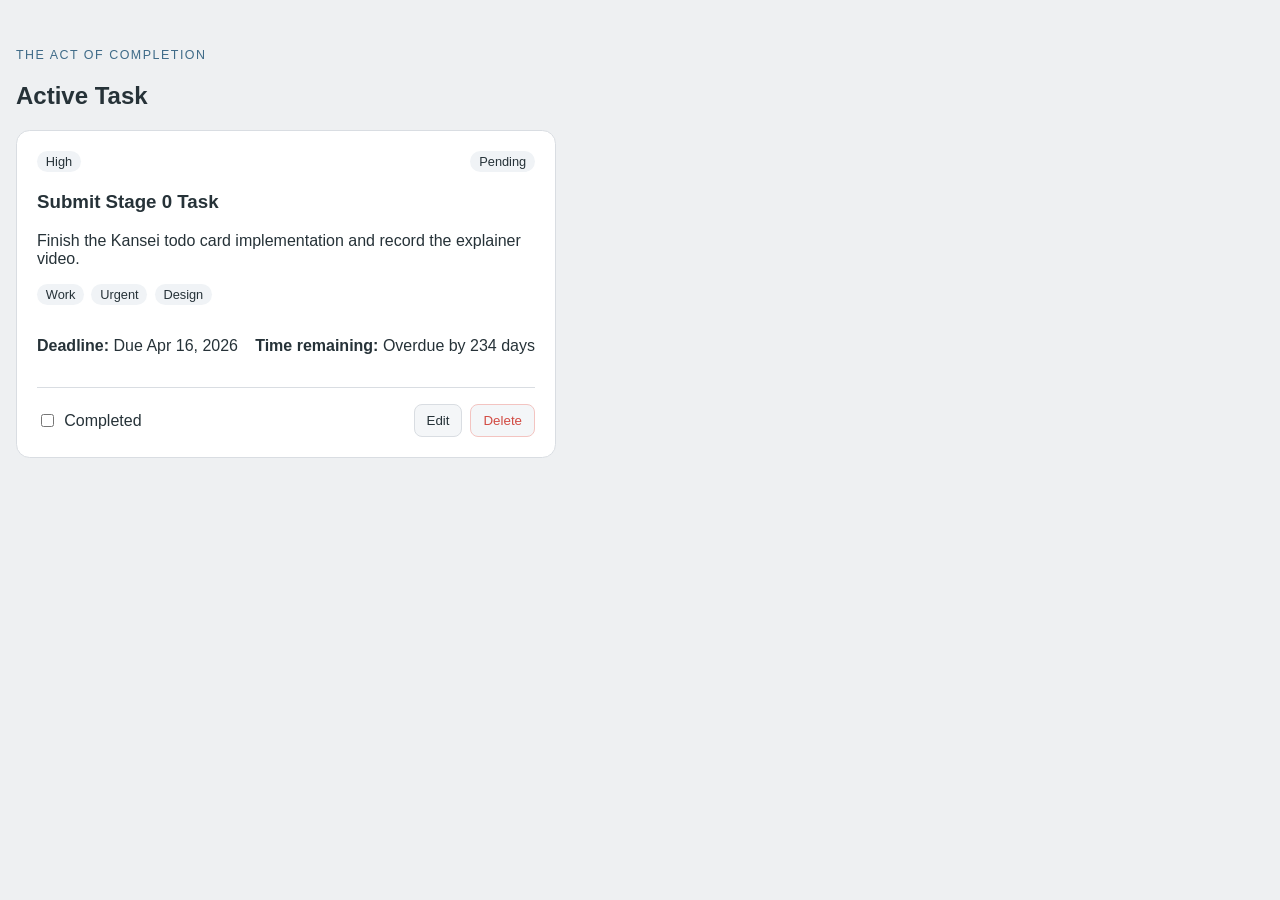
==== Kansei_todoApp/index.html @ 500b6ced "removed search and side bars." ====
<html>
<head>
    <meta charset="UTF-8">
    <meta name="viewport" content="width=device-width, initial-scale=1.0">
    <title>Kansei - Todo App</title>
    <link rel="stylesheet" href="styles.css">
</head>
<body>

        <main class="main-content">

            <section aria-labelledby="active-task-heading" class="content-area">
                <p class="section-kicker">THE ACT OF COMPLETION</p>
                <h2 id="active-task-heading">Active Task</h2>

                <article data-testid="test-todo-card" class="todo-card" aria-label="Todo task card">
                    <header class="todo-card-header">
                        <span data-testid="test-todo-priority" id="todo-priority" class="badge priority" aria-label="Task priority">High</span>
                        <span data-testid="test-todo-status" id="todo-status" class="status" aria-label="Task status">Pending</span>
                    </header>

                    <h3 data-testid="test-todo-title" id="todo-title">Submit Stage 0 Task</h3>

                    <p data-testid="test-todo-description" id="todo-description">
                        Finish the Kansei todo card implementation and record the explainer video.
                    </p>

                    <ul data-testid="test-todo-tags" id="todo-tags" role="list" class="tag-list" aria-label="Task tags">
                        <li data-testid="test-todo-tag-work" class="tag">Work</li>
                        <li data-testid="test-todo-tag-urgent" class="tag">Urgent</li>
                        <li class="tag">Design</li>
                    </ul>

                    <div class="todo-card-meta">
                        <p>
                            <strong>Deadline:</strong>
                            <time data-testid="test-todo-due-date" id="todo-due-date" datetime="2026-04-16T12:00:00.000Z">Due Apr 16, 2026</time>
                        </p>
                        <p aria-live="polite">
                            <strong>Time remaining:</strong>
                            <time data-testid="test-todo-time-remaining" id="todo-time-remaining">Due in 3 days</time>
                        </p>
                    </div>

                    <footer class="todo-card-actions">
                        <div class="todo-complete-wrap">
                            <input
                                data-testid="test-todo-complete-toggle"
                                id="todo-complete-toggle"
                                type="checkbox"
                                aria-label="Mark task as complete"
                            />
                            <label for="todo-complete-toggle">Completed</label>
                        </div>

                        <div class="action-buttons">
                            <button data-testid="test-todo-edit-button" id="todo-edit-button" type="button" aria-label="Edit task">
                                Edit
                            </button>
                            <button data-testid="test-todo-delete-button" id="todo-delete-button" type="button" aria-label="Delete task">
                                Delete
                            </button>
                        </div>
                    </footer>
                </article>
            </section>
        </main>
    </div>
    <script src="index.js"></script>
</body>

</html>
---- Kansei_todoApp/styles.css ----
:root {
	--bg: #eef0f2;
	--surface: #ffffff;
	--text: #263238;
	--muted: #5f6a72;
	--line: #d9dde2;
	--accent: #3f6b88;
	--danger: #d24b43;
}

* {
	box-sizing: border-box;
}

body {
	margin: 0;
	font-family: "Segoe UI", Tahoma, Geneva, Verdana, sans-serif;
	color: var(--text);
	background: var(--bg);
}

.app-shell {
	min-height: 100vh;
	display: grid;
	grid-template-columns: 88px 1fr;
}

.sidebar {
	border-right: 1px solid var(--line);
	padding: 1rem 0.5rem;
	background: #e3e6e9;
}

.brand {
	font-size: 1rem;
	margin: 0 0 1rem;
	text-align: center;
}

.nav-list {
	list-style: none;
	padding: 0;
	margin: 0;
	display: grid;
	gap: 0.5rem;
}

.nav-item {
	width: 100%;
	border: 0;
	background: transparent;
	padding: 0.5rem;
	border-radius: 0.5rem;
}

.nav-item.is-active {
	background: #ffffff;
}

.main-content {
	padding: 1rem;
}

.top-bar input {
	width: min(360px, 100%);
	border: 1px solid var(--line);
	border-radius: 999px;
	padding: 0.6rem 0.9rem;
}

.content-area {
	max-width: 540px;
	margin-top: 2rem;
}

.section-kicker {
	color: var(--accent);
	letter-spacing: 0.12em;
	font-size: 0.78rem;
}

.todo-card {
	background: var(--surface);
	border: 1px solid var(--line);
	border-radius: 0.85rem;
	padding: 1.25rem;
}

.todo-card-header,
.todo-card-actions,
.todo-card-meta {
	display: flex;
	justify-content: space-between;
	gap: 1rem;
	flex-wrap: wrap;
}

.badge,
.status,
.tag {
	font-size: 0.8rem;
	padding: 0.2rem 0.55rem;
	border-radius: 999px;
	background: #f0f3f6;
}

.tag-list {
	display: flex;
	flex-wrap: wrap;
	gap: 0.45rem;
	list-style: none;
	margin: 1rem 0;
	padding: 0;
}

.todo-card-actions {
	margin-top: 1rem;
	border-top: 1px solid var(--line);
	padding-top: 1rem;
}

.todo-complete-wrap {
	display: inline-flex;
	align-items: center;
	gap: 0.45rem;
}

.action-buttons {
	display: inline-flex;
	gap: 0.5rem;
}

button {
	border: 1px solid var(--line);
	background: #f4f6f8;
	color: var(--text);
	padding: 0.5rem 0.75rem;
	border-radius: 0.5rem;
	cursor: pointer;
}

#todo-delete-button {
	border-color: #f3c4c1;
	color: var(--danger);
}

button:focus-visible,
input:focus-visible {
	outline: 3px solid #7cb4d6;
	outline-offset: 2px;
}

.is-completed {
	text-decoration: line-through;
	color: var(--muted);
}

.sr-only {
	position: absolute;
	width: 1px;
	height: 1px;
	padding: 0;
	margin: -1px;
	overflow: hidden;
	clip: rect(0, 0, 0, 0);
	white-space: nowrap;
	border: 0;
}

@media (max-width: 768px) {
	.app-shell {
		grid-template-columns: 1fr;
	}

	.sidebar {
		border-right: 0;
		border-bottom: 1px solid var(--line);
	}

	.content-area {
		max-width: 100%;
	}
}
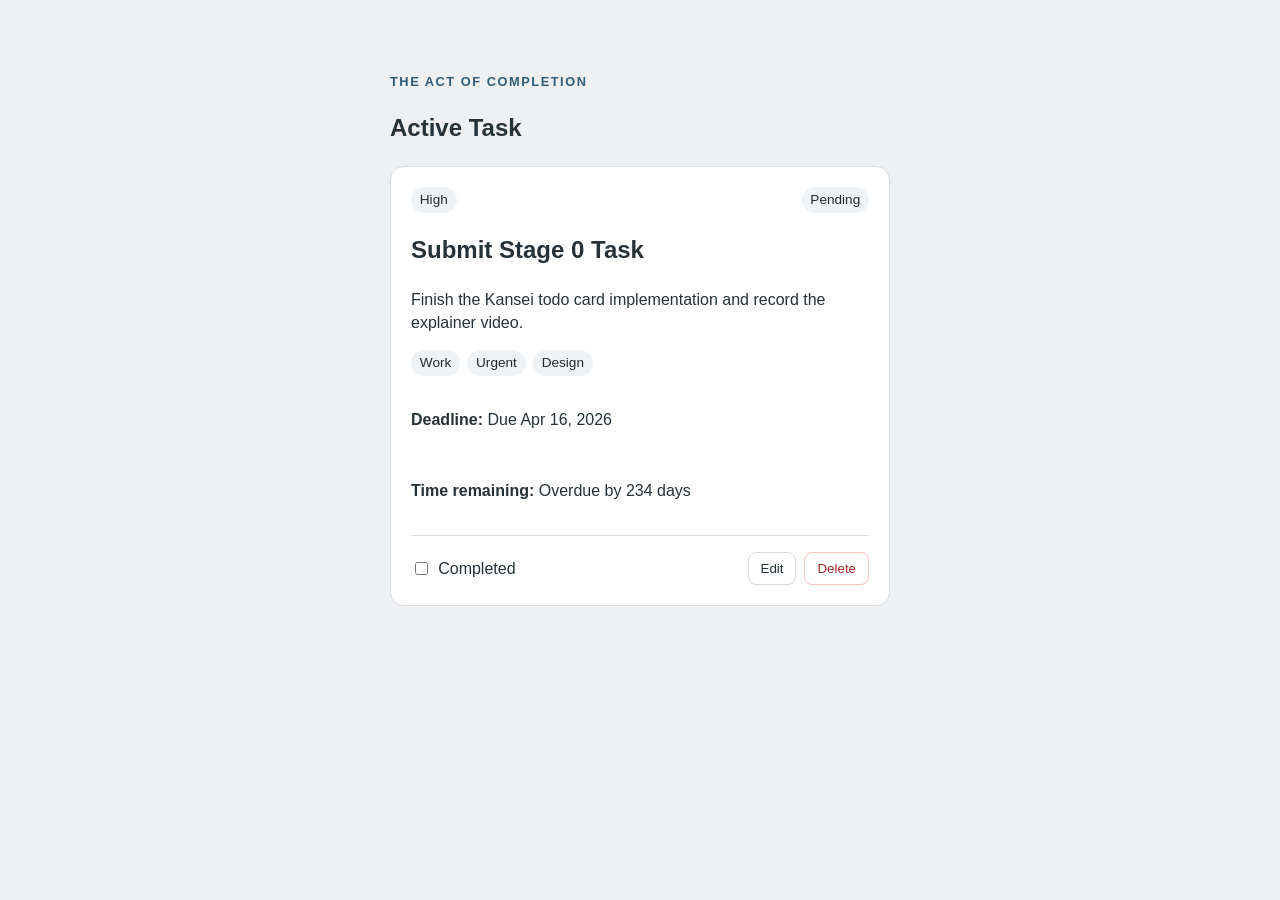
==== commit 6fe4d170: "improved styles and updated readme" ====
--- a/Kansei_todoApp/index.html
+++ b/Kansei_todoApp/index.html
@@ -19,7 +19,7 @@
                         <span data-testid="test-todo-status" id="todo-status" class="status" aria-label="Task status">Pending</span>
                     </header>
 
-                    <h3 data-testid="test-todo-title" id="todo-title">Submit Stage 0 Task</h3>
+                    <h2 data-testid="test-todo-title" id="todo-title">Submit Stage 0 FE Task</h2>
 
                     <p data-testid="test-todo-description" id="todo-description">
                         Finish the Kansei todo card implementation and record the explainer video.
@@ -42,7 +42,7 @@
                         </p>
                     </div>
 
-                    <footer class="todo-card-actions">
+                        <footer class="todo-card-actions">
                         <div class="todo-complete-wrap">
                             <input
                                 data-testid="test-todo-complete-toggle"
@@ -65,7 +65,6 @@
                 </article>
             </section>
         </main>
-    </div>
     <script src="index.js"></script>
 </body>
 
--- a/Kansei_todoApp/styles.css
+++ b/Kansei_todoApp/styles.css
@@ -2,10 +2,11 @@
 	--bg: #eef0f2;
 	--surface: #ffffff;
 	--text: #263238;
-	--muted: #5f6a72;
+	--muted: #4b565f;
 	--line: #d9dde2;
-	--accent: #3f6b88;
-	--danger: #d24b43;
+	--accent: #2f5c79;
+	--danger: #9f2d28;
+	--focus: #005ea2;
 }
 
 * {
@@ -17,6 +18,7 @@
 	font-family: "Segoe UI", Tahoma, Geneva, Verdana, sans-serif;
 	color: var(--text);
 	background: var(--bg);
+	line-height: 1.45;
 }
 
 .app-shell {
@@ -25,11 +27,7 @@
 	grid-template-columns: 88px 1fr;
 }
 
-.sidebar {
-	border-right: 1px solid var(--line);
-	padding: 1rem 0.5rem;
-	background: #e3e6e9;
-}
+
 
 .brand {
 	font-size: 1rem;
@@ -37,28 +35,12 @@
 	text-align: center;
 }
 
-.nav-list {
-	list-style: none;
-	padding: 0;
-	margin: 0;
-	display: grid;
-	gap: 0.5rem;
-}
 
-.nav-item {
-	width: 100%;
-	border: 0;
-	background: transparent;
-	padding: 0.5rem;
-	border-radius: 0.5rem;
-}
-
-.nav-item.is-active {
-	background: #ffffff;
-}
 
 .main-content {
-	padding: 1rem;
+	padding: clamp(0.75rem, 2.2vw, 2rem);
+	display: flex;
+	justify-content: center;
 }
 
 .top-bar input {
@@ -69,14 +51,15 @@
 }
 
 .content-area {
-	max-width: 540px;
+	width: min(100%, 500px);
 	margin-top: 2rem;
 }
 
 .section-kicker {
 	color: var(--accent);
 	letter-spacing: 0.12em;
-	font-size: 0.78rem;
+	font-size: 0.8rem;
+	font-weight: 700;
 }
 
 .todo-card {
@@ -84,6 +67,8 @@
 	border: 1px solid var(--line);
 	border-radius: 0.85rem;
 	padding: 1.25rem;
+	width: 100%;
+	overflow-wrap: anywhere;
 }
 
 .todo-card-header,
@@ -98,10 +83,11 @@
 .badge,
 .status,
 .tag {
-	font-size: 0.8rem;
+	font-size: 0.85rem;
 	padding: 0.2rem 0.55rem;
 	border-radius: 999px;
 	background: #f0f3f6;
+	color: #1f2a33;
 }
 
 .tag-list {
@@ -132,7 +118,7 @@
 
 button {
 	border: 1px solid var(--line);
-	background: #f4f6f8;
+	background: #ffffff;
 	color: var(--text);
 	padding: 0.5rem 0.75rem;
 	border-radius: 0.5rem;
@@ -146,7 +132,7 @@
 
 button:focus-visible,
 input:focus-visible {
-	outline: 3px solid #7cb4d6;
+	outline: 3px solid var(--focus);
 	outline-offset: 2px;
 }
 
@@ -178,6 +164,29 @@
 	}
 
 	.content-area {
-		max-width: 100%;
+		width: 100%;
+		margin-top: 1.25rem;
+	}
+
+	.todo-card {
+		padding: 1rem;
 	}
 }
+
+@media (max-width: 640px) {
+	.todo-card-header,
+	.todo-card-meta,
+	.todo-card-actions {
+		flex-direction: column;
+		align-items: flex-start;
+		gap: 0.75rem;
+	}
+
+	.action-buttons {
+		width: 100%;
+	}
+
+	.action-buttons button {
+		flex: 1;
+	}
+}
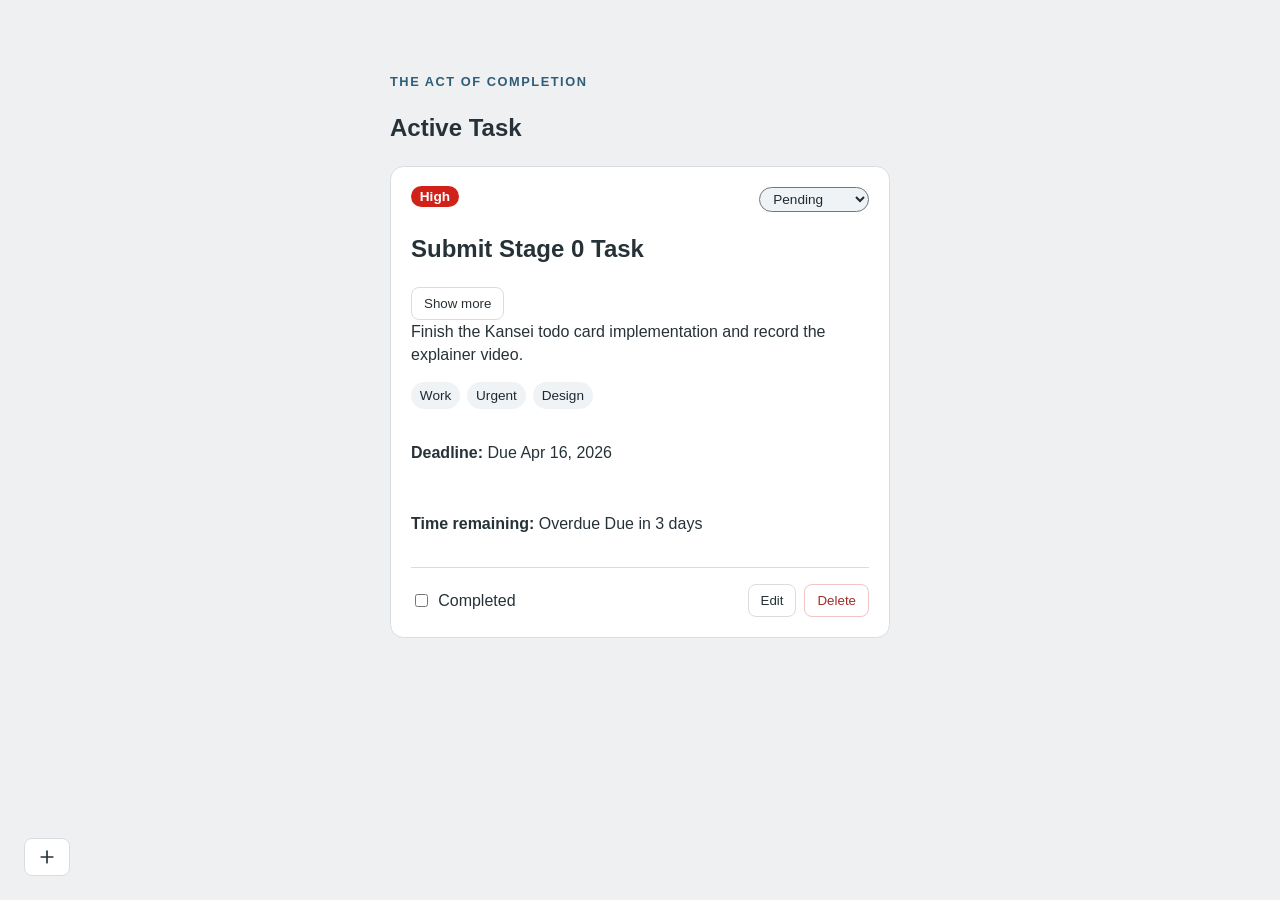
==== commit 1afc094c: "refactored priority and status display, added collapsible description" ====
--- a/Kansei_todoApp/index.html
+++ b/Kansei_todoApp/index.html
@@ -15,15 +15,33 @@
 
                 <article data-testid="test-todo-card" class="todo-card" aria-label="Todo task card">
                     <header class="todo-card-header">
-                        <span data-testid="test-todo-priority" id="todo-priority" class="badge priority" aria-label="Task priority">High</span>
-                        <span data-testid="test-todo-status" id="todo-status" class="status" aria-label="Task status">Pending</span>
+                        <div class="priority-wrapper">   
+                            <span data-testid="test-todo-priority-indicator" id="todo-priority-indicator" class="priority-indicator"></span>
+                            <span data-testid="test-todo-priority" id="todo-priority" class="badge priority" aria-label="Task priority">High</span>
+                        </div>
+                        <div class="status-wrap">
+                            <label for="todo-status-control" class="sr-only">Task status</label>
+                            <select data-testid="test-todo-status" id="todo-status" class="status" aria-label="Task status">
+                                <option value="Pending">Pending</option>
+                                <option value="In Progress">In Progress</option>
+                                <option value="Done">Done</option>
+                            </select>
+                            <span data-testid="test-todo-status" id="todo-status" class="status sr-only">Pending</span>
+                        </div>
                     </header>
 
                     <h2 data-testid="test-todo-title" id="todo-title">Submit Stage 0 FE Task</h2>
 
-                    <p data-testid="test-todo-description" id="todo-description">
-                        Finish the Kansei todo card implementation and record the explainer video.
-                    </p>
+                        <div class="description-ctn">
+                            <button data-testid="test-todo-expand-toggle" id="todo-expand-toggle" aria-expanded="false" aria-controls="todo-collapsible-section">
+                                Show more
+                            </button>
+                            <div data-testid="test-todo-collapsible-section" id="todo-collapsible-section" class="collapsible-section is-collapsed"
+                            <p data-testid="test-todo-description" id="todo-description">
+                                Finish the Kansei todo card implementation and record the explainer video.
+                            </p>
+                            </div>
+                        </div>
 
                     <ul data-testid="test-todo-tags" id="todo-tags" role="list" class="tag-list" aria-label="Task tags">
                         <li data-testid="test-todo-tag-work" class="tag">Work</li>
@@ -36,11 +54,15 @@
                             <strong>Deadline:</strong>
                             <time data-testid="test-todo-due-date" id="todo-due-date" datetime="2026-04-16T12:00:00.000Z">Due Apr 16, 2026</time>
                         </p>
-                        <p aria-live="polite">
+                        <p aria-live="polite" class="time-container" id="todo-time-container">
                             <strong>Time remaining:</strong>
+                            <span data-testid="test-todo-overdue-indicator" id="todo-overdue-indicator" class="overdue-badge hidden">Overdue</span>
                             <time data-testid="test-todo-time-remaining" id="todo-time-remaining">Due in 3 days</time>
                         </p>
                     </div>
+
+
+                    
 
                         <footer class="todo-card-actions">
                         <div class="todo-complete-wrap">
@@ -65,6 +87,12 @@
                 </article>
             </section>
         </main>
+        <button data-testid="test-todo-add-tasks" id="todo-add-tasks" type="button" aria-label="Add new task">
+            <svg xmlns="http://www.w3.org/2000/svg" width="20" height="20" viewBox="0 0 24 24" fill="none" stroke="currentColor" stroke-width="2" stroke-linecap="round" stroke-linejoin="round">
+                <line x1="12" y1="5" x2="12" y2="19"></line>
+                <line x1="5" y1="12" x2="19" y2="12"></line>
+            </svg>
+        </button>
     <script src="index.js"></script>
 </body>
 
--- a/Kansei_todoApp/styles.css
+++ b/Kansei_todoApp/styles.css
@@ -43,12 +43,7 @@
 	justify-content: center;
 }
 
-.top-bar input {
-	width: min(360px, 100%);
-	border: 1px solid var(--line);
-	border-radius: 999px;
-	padding: 0.6rem 0.9rem;
-}
+
 
 .content-area {
 	width: min(100%, 500px);
@@ -90,6 +85,12 @@
 	color: #1f2a33;
 }
 
+#todo-priority{
+	background-color: #d12219;
+	color: #ffffff;
+	font-weight: bold;
+}
+
 .tag-list {
 	display: flex;
 	flex-wrap: wrap;
@@ -128,6 +129,12 @@
 #todo-delete-button {
 	border-color: #f3c4c1;
 	color: var(--danger);
+}
+
+#todo-add-tasks{
+	position: fixed;
+	left: 1.5rem;
+	bottom: 1.5rem;
 }
 
 button:focus-visible,
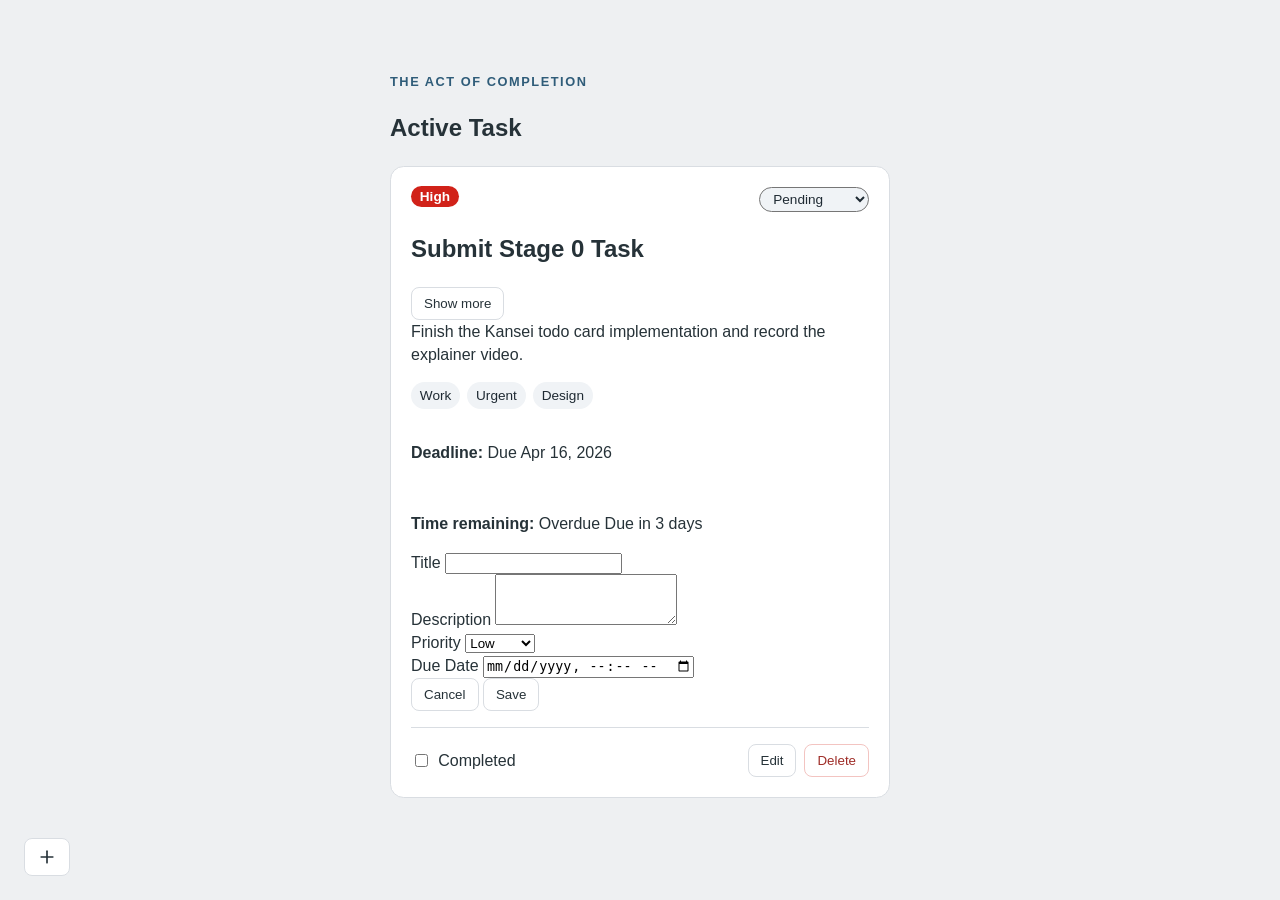
==== commit f516760a: "added the edit form" ====
--- a/Kansei_todoApp/index.html
+++ b/Kansei_todoApp/index.html
@@ -62,7 +62,34 @@
                     </div>
 
 
-                    
+                    <form data-testid="test-todo-edit-form" id="todo-edit-form" class="edit-form hidden" aria-hidden="true">
+                        <div class="form-group">
+                            <label for="edit-title">Title</label>
+                            <input data-testid="test-todo-edit-title-input" id="edit-title" type="text" required>
+                        </div>
+                        <div class="form-group">
+                            <label for="edit-description">Description</label>
+                            <textarea data-testid="test-todo-edit-description-input" id="edit-description" rows="3"></textarea>
+                        </div>
+                        <div class="form-row">
+                            <div class="form-group">
+                                <label for="edit-priority">Priority</label>
+                                <select data-testid="test-todo-edit-priority-select" id="edit-priority">
+                                    <option value="Low">Low</option>
+                                    <option value="Medium">Medium</option>
+                                    <option value="High">High</option>
+                                </select>
+                            </div>
+                            <div class="form-group">
+                                <label for="edit-due-date">Due Date</label>
+                                <input data-testid="test-todo-edit-due-date-input" id="edit-due-date" type="datetime-local" required>
+                            </div>
+                        </div>
+                        <div class="edit-actions">
+                            <button data-testid="test-todo-cancel-button" id="todo-cancel-button" type="button">Cancel</button>
+                            <button data-testid="test-todo-save-button" id="todo-save-button" type="submit" class="primary-btn">Save</button>
+                        </div>
+                    </form>
 
                         <footer class="todo-card-actions">
                         <div class="todo-complete-wrap">
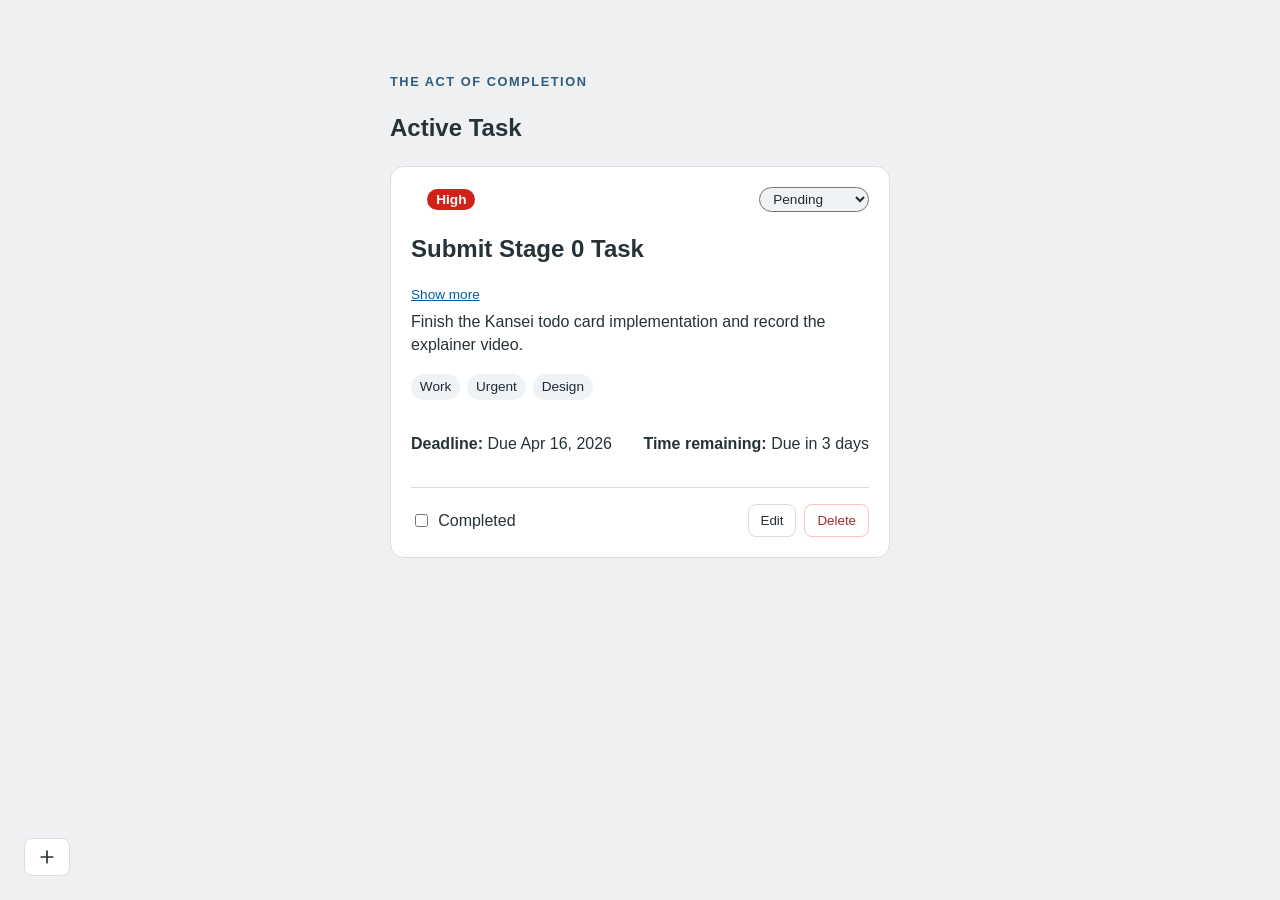
==== commit 7630e224: "added form styles" ====
--- a/Kansei_todoApp/index.html
+++ b/Kansei_todoApp/index.html
@@ -61,7 +61,7 @@
                         </p>
                     </div>
 
-
+                    <!-- Edit Form -->
                     <form data-testid="test-todo-edit-form" id="todo-edit-form" class="edit-form hidden" aria-hidden="true">
                         <div class="form-group">
                             <label for="edit-title">Title</label>
--- a/Kansei_todoApp/styles.css
+++ b/Kansei_todoApp/styles.css
@@ -160,6 +160,75 @@
 	border: 0;
 }
 
+.hidden {
+	display: none !important;
+}
+
+.is-editing .todo-card-header,
+.is-editing #todo-title,
+.is-editing .description-ctn,
+.is-editing .tag-list, 
+.is-editing .todo-card-meta,
+.is-editing .todo-card-actions {
+	display: none;
+}
+.is-editing #todo-edit-form {
+	display: flex;
+	flex-direction: column;
+	gap: 1rem;
+}
+
+/* Expand / Collapse Behavior */
+.collapsible-section { overflow: hidden; transition: max-height 0.3s ease; }
+.collapsible-section.is-collapsed { max-height: 48px; } /* Adjust based on your text size */
+#todo-expand-toggle {
+    background: none; border: none; color: var(--focus); 
+    font-size: 0.85rem; padding: 0; text-decoration: underline; 
+    margin-bottom: 0.5rem; outline-offset: 4px;
+}
+
+
+/* Status & Priority Visuals */
+.todo-card.status-in-progress { border-left: 4px solid var(--focus); }
+.todo-card.status-done { opacity: 0.75; }
+.todo-card.status-done #todo-title { text-decoration: line-through; color: var(--muted); }
+
+
+.priority-wrap { display: flex; align-items: center; gap: 0.5rem; }
+.priority-indicator { width: 12px; height: 12px; border-radius: 50%; display: inline-block; }
+.priority-indicator.high { background-color: var(--danger); }
+.priority-indicator.medium { background-color: #e6a23c; } /* Orange */
+.priority-indicator.low { background-color: #67c23a; } /* Green */
+
+
+.status-select { padding: 0.25rem 0.5rem; border-radius: 4px; border: 1px solid var(--line); font-size: 0.85rem; }
+
+
+/* Time & Overdue */
+.overdue-badge { color: var(--danger); font-weight: bold; border: 1px solid var(--danger); padding: 0.1rem 0.4rem; border-radius: 4px; font-size: 0.8rem; }
+.time-container.is-overdue #todo-time-remaining { color: var(--danger); font-weight: bold; }
+
+
+/* Edit Form Styling */
+.form-group { display: flex; flex-direction: column; gap: 0.3rem; }
+.form-group label { font-size: 0.85rem; font-weight: 600; }
+.form-group input, .form-group select, .form-group textarea {
+    padding: 0.6rem; border: 1px solid var(--line); border-radius: 6px; font-family: inherit;
+}
+.form-row { display: flex; gap: 1rem; }
+.form-row .form-group { flex: 1; }
+.edit-actions { display: flex; justify-content: flex-end; gap: 0.75rem; margin-top: 0.5rem; }
+.primary-btn { background: var(--focus); color: white; border-color: var(--focus); }
+
+
+/* Responsive adjustments */
+@media (max-width: 640px) {
+    .form-row { flex-direction: column; }
+}
+
+
+
+
 @media (max-width: 768px) {
 	.app-shell {
 		grid-template-columns: 1fr;
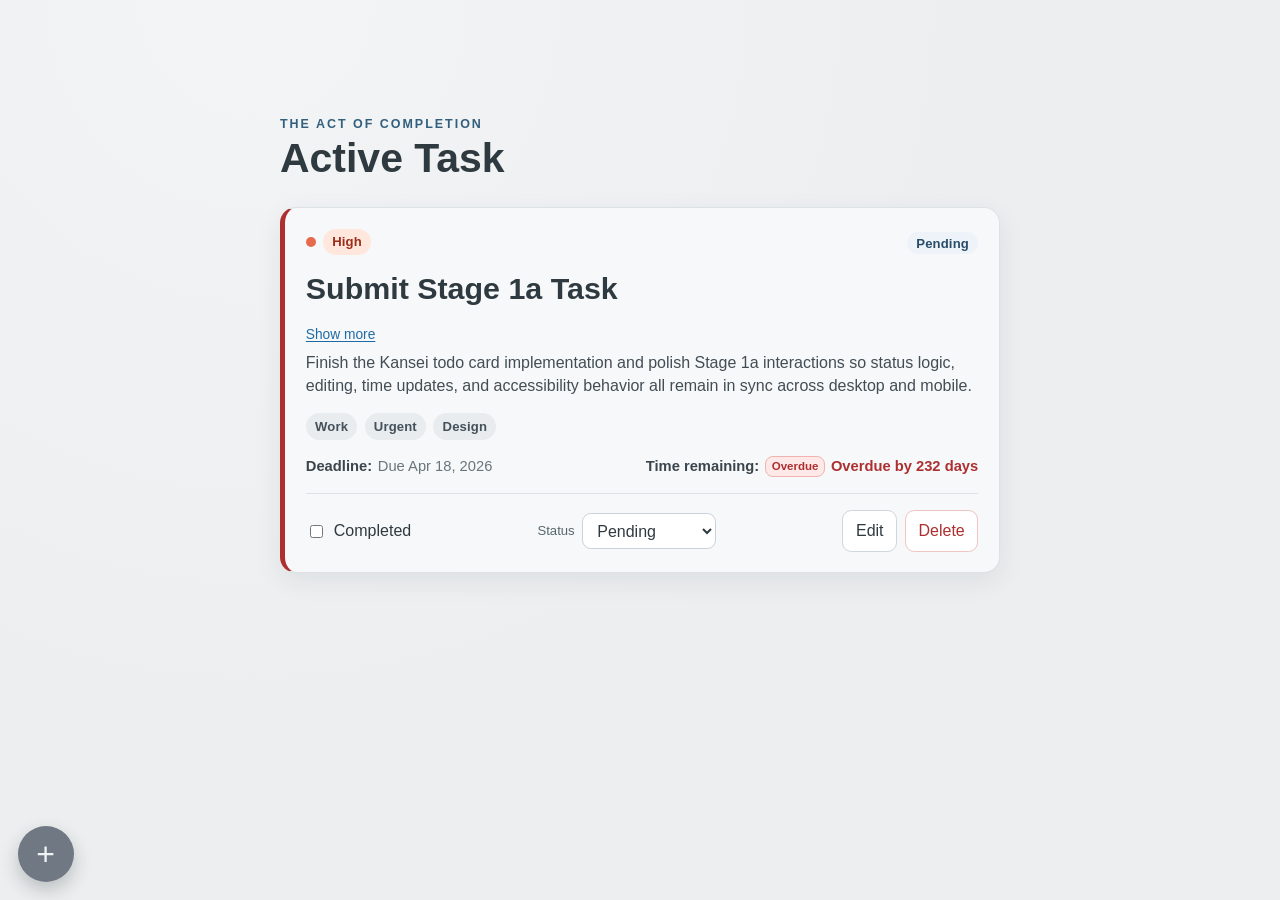
==== commit 55afe452: "Added edit form, fixed add btn position --" ====
--- a/Kansei_todoApp/index.html
+++ b/Kansei_todoApp/index.html
@@ -1,4 +1,5 @@
-<html>
+<!DOCTYPE html>
+<html lang="en">
 <head>
     <meta charset="UTF-8">
     <meta name="viewport" content="width=device-width, initial-scale=1.0">
@@ -6,121 +7,151 @@
     <link rel="stylesheet" href="styles.css">
 </head>
 <body>
+    <main class="main-content">
+        <section aria-labelledby="active-task-heading" class="content-area">
+            <p class="section-kicker">THE ACT OF COMPLETION</p>
+            <h1 id="active-task-heading">Active Task</h1>
 
-        <main class="main-content">
+            <article data-testid="test-todo-card" id="todo-card" class="todo-card status-pending priority-high" aria-label="Todo task card">
+                <header class="todo-card-header">
+                    <div class="priority-wrap">
+                        <span data-testid="test-todo-priority-indicator" id="todo-priority-indicator" class="priority-indicator" aria-hidden="true"></span>
+                        <span data-testid="test-todo-priority" id="todo-priority" class="badge priority" aria-label="Task priority">High</span>
+                    </div>
 
-            <section aria-labelledby="active-task-heading" class="content-area">
-                <p class="section-kicker">THE ACT OF COMPLETION</p>
-                <h2 id="active-task-heading">Active Task</h2>
+                    <div class="status-wrap">
+                        <span data-testid="test-todo-status" id="todo-status" class="status" aria-label="Task status">Pending</span>
+                    </div>
+                </header>
 
-                <article data-testid="test-todo-card" class="todo-card" aria-label="Todo task card">
-                    <header class="todo-card-header">
-                        <div class="priority-wrapper">   
-                            <span data-testid="test-todo-priority-indicator" id="todo-priority-indicator" class="priority-indicator"></span>
-                            <span data-testid="test-todo-priority" id="todo-priority" class="badge priority" aria-label="Task priority">High</span>
-                        </div>
-                        <div class="status-wrap">
-                            <label for="todo-status-control" class="sr-only">Task status</label>
-                            <select data-testid="test-todo-status" id="todo-status" class="status" aria-label="Task status">
-                                <option value="Pending">Pending</option>
-                                <option value="In Progress">In Progress</option>
-                                <option value="Done">Done</option>
-                            </select>
-                            <span data-testid="test-todo-status" id="todo-status" class="status sr-only">Pending</span>
-                        </div>
-                    </header>
+                <h2 data-testid="test-todo-title" id="todo-title">Submit Stage 1a Task</h2>
 
-                    <h2 data-testid="test-todo-title" id="todo-title">Submit Stage 0 FE Task</h2>
-
-                        <div class="description-ctn">
-                            <button data-testid="test-todo-expand-toggle" id="todo-expand-toggle" aria-expanded="false" aria-controls="todo-collapsible-section">
-                                Show more
-                            </button>
-                            <div data-testid="test-todo-collapsible-section" id="todo-collapsible-section" class="collapsible-section is-collapsed"
-                            <p data-testid="test-todo-description" id="todo-description">
-                                Finish the Kansei todo card implementation and record the explainer video.
-                            </p>
-                            </div>
-                        </div>
-
-                    <ul data-testid="test-todo-tags" id="todo-tags" role="list" class="tag-list" aria-label="Task tags">
-                        <li data-testid="test-todo-tag-work" class="tag">Work</li>
-                        <li data-testid="test-todo-tag-urgent" class="tag">Urgent</li>
-                        <li class="tag">Design</li>
-                    </ul>
-
-                    <div class="todo-card-meta">
-                        <p>
-                            <strong>Deadline:</strong>
-                            <time data-testid="test-todo-due-date" id="todo-due-date" datetime="2026-04-16T12:00:00.000Z">Due Apr 16, 2026</time>
-                        </p>
-                        <p aria-live="polite" class="time-container" id="todo-time-container">
-                            <strong>Time remaining:</strong>
-                            <span data-testid="test-todo-overdue-indicator" id="todo-overdue-indicator" class="overdue-badge hidden">Overdue</span>
-                            <time data-testid="test-todo-time-remaining" id="todo-time-remaining">Due in 3 days</time>
+                <div class="description-ctn">
+                    <button
+                        data-testid="test-todo-expand-toggle"
+                        id="todo-expand-toggle"
+                        class="expand-toggle"
+                        type="button"
+                        tabindex="3"
+                        aria-expanded="false"
+                        aria-controls="todo-collapsible-section"
+                    >
+                        Show more
+                    </button>
+                    <div
+                        data-testid="test-todo-collapsible-section"
+                        id="todo-collapsible-section"
+                        class="collapsible-section is-collapsed"
+                    >
+                        <p data-testid="test-todo-description" id="todo-description">
+                            Finish the Kansei todo card implementation and polish Stage 1a interactions so status logic, editing, time updates,
+                            and accessibility behavior all remain in sync across desktop and mobile.
                         </p>
                     </div>
+                </div>
 
-                    <!-- Edit Form -->
-                    <form data-testid="test-todo-edit-form" id="todo-edit-form" class="edit-form hidden" aria-hidden="true">
-                        <div class="form-group">
-                            <label for="edit-title">Title</label>
-                            <input data-testid="test-todo-edit-title-input" id="edit-title" type="text" required>
-                        </div>
-                        <div class="form-group">
-                            <label for="edit-description">Description</label>
-                            <textarea data-testid="test-todo-edit-description-input" id="edit-description" rows="3"></textarea>
-                        </div>
-                        <div class="form-row">
-                            <div class="form-group">
-                                <label for="edit-priority">Priority</label>
-                                <select data-testid="test-todo-edit-priority-select" id="edit-priority">
-                                    <option value="Low">Low</option>
-                                    <option value="Medium">Medium</option>
-                                    <option value="High">High</option>
-                                </select>
-                            </div>
-                            <div class="form-group">
-                                <label for="edit-due-date">Due Date</label>
-                                <input data-testid="test-todo-edit-due-date-input" id="edit-due-date" type="datetime-local" required>
-                            </div>
-                        </div>
-                        <div class="edit-actions">
-                            <button data-testid="test-todo-cancel-button" id="todo-cancel-button" type="button">Cancel</button>
-                            <button data-testid="test-todo-save-button" id="todo-save-button" type="submit" class="primary-btn">Save</button>
-                        </div>
-                    </form>
+                <ul data-testid="test-todo-tags" id="todo-tags" role="list" class="tag-list" aria-label="Task tags">
+                    <li data-testid="test-todo-tag-work" class="tag">Work</li>
+                    <li data-testid="test-todo-tag-urgent" class="tag">Urgent</li>
+                    <li class="tag">Design</li>
+                </ul>
 
-                        <footer class="todo-card-actions">
-                        <div class="todo-complete-wrap">
-                            <input
-                                data-testid="test-todo-complete-toggle"
-                                id="todo-complete-toggle"
-                                type="checkbox"
-                                aria-label="Mark task as complete"
-                            />
-                            <label for="todo-complete-toggle">Completed</label>
-                        </div>
+                <div class="todo-card-meta">
+                    <p>
+                        <strong>Deadline:</strong>
+                        <time data-testid="test-todo-due-date" id="todo-due-date" datetime="2026-04-16T12:00:00.000Z">Due Apr 16, 2026</time>
+                    </p>
+                    <p aria-live="polite" class="time-container" id="todo-time-container">
+                        <strong>Time remaining:</strong>
+                        <span data-testid="test-todo-overdue-indicator" id="todo-overdue-indicator" class="overdue-badge hidden">Overdue</span>
+                        <time data-testid="test-todo-time-remaining" id="todo-time-remaining">Due in 2 days</time>
+                    </p>
+                </div>
 
-                        <div class="action-buttons">
-                            <button data-testid="test-todo-edit-button" id="todo-edit-button" type="button" aria-label="Edit task">
-                                Edit
-                            </button>
-                            <button data-testid="test-todo-delete-button" id="todo-delete-button" type="button" aria-label="Delete task">
-                                Delete
-                            </button>
-                        </div>
-                    </footer>
-                </article>
-            </section>
-        </main>
-        <button data-testid="test-todo-add-tasks" id="todo-add-tasks" type="button" aria-label="Add new task">
-            <svg xmlns="http://www.w3.org/2000/svg" width="20" height="20" viewBox="0 0 24 24" fill="none" stroke="currentColor" stroke-width="2" stroke-linecap="round" stroke-linejoin="round">
-                <line x1="12" y1="5" x2="12" y2="19"></line>
-                <line x1="5" y1="12" x2="19" y2="12"></line>
-            </svg>
-        </button>
+                <footer class="todo-card-actions" aria-label="Task actions">
+                    <div class="todo-complete-wrap">
+                        <input
+                            data-testid="test-todo-complete-toggle"
+                            id="todo-complete-toggle"
+                            type="checkbox"
+                            tabindex="1"
+                            aria-label="Mark task as complete"
+                        >
+                        <label for="todo-complete-toggle">Completed</label>
+                    </div>
+
+                    <div class="status-control-wrap">
+                        <label for="todo-status-control">Status</label>
+                        <select data-testid="test-todo-status-control" id="todo-status-control" class="status-control" tabindex="2" aria-label="Status control">
+                            <option value="Pending">Pending</option>
+                            <option value="In Progress">In Progress</option>
+                            <option value="Done">Done</option>
+                        </select>
+                    </div>
+
+                    <div class="action-buttons">
+                        <button data-testid="test-todo-edit-button" id="todo-edit-button" type="button" tabindex="4" aria-label="Edit task">
+                            Edit
+                        </button>
+                        <button data-testid="test-todo-delete-button" id="todo-delete-button" type="button" tabindex="5" aria-label="Delete task">
+                            Delete
+                        </button>
+                    </div>
+                </footer>
+            </article>
+        </section>
+    </main>
+
+    <!-- Edit Section -->
+    <div id="edit-modal" class="edit-modal hidden" role="dialog" aria-labelledby="edit-modal-title" aria-hidden="true">
+        <div class="edit-modal-backdrop"></div>
+        <div class="edit-modal-content">
+            <div class="edit-modal-header">
+                <h2 id="edit-modal-title">Edit Task</h2>
+                <button id="modal-close-button" class="modal-close-btn" type="button" aria-label="Close edit modal">
+                    <span aria-hidden="true">×</span>
+                </button>
+            </div>
+
+            <form data-testid="test-todo-edit-form" id="todo-edit-form" class="edit-form-modal">
+                <div class="form-group">
+                    <label for="todo-edit-title-input">Title</label>
+                    <input data-testid="test-todo-edit-title-input" id="todo-edit-title-input" type="text" required>
+                </div>
+
+                <div class="form-group">
+                    <label for="todo-edit-description-input">Description</label>
+                    <textarea data-testid="test-todo-edit-description-input" id="todo-edit-description-input" rows="4" required></textarea>
+                </div>
+
+                <div class="form-row">
+                    <div class="form-group">
+                        <label for="todo-edit-priority-select">Priority</label>
+                        <select data-testid="test-todo-edit-priority-select" id="todo-edit-priority-select">
+                            <option value="Low">Low</option>
+                            <option value="Medium">Medium</option>
+                            <option value="High">High</option>
+                        </select>
+                    </div>
+
+                    <div class="form-group">
+                        <label for="todo-edit-due-date-input">Due Date</label>
+                        <input data-testid="test-todo-edit-due-date-input" id="todo-edit-due-date-input" type="datetime-local" required>
+                    </div>
+                </div>
+
+                <div class="edit-actions">
+                    <button data-testid="test-todo-cancel-button" id="todo-cancel-button" type="button">Cancel</button>
+                    <button data-testid="test-todo-save-button" id="todo-save-button" class="primary-btn" type="submit">Save</button>
+                </div>
+            </form>
+        </div>
+    </div>
+
+    <button data-testid="test-todo-add-tasks" id="todo-add-tasks" class="fab-add-task" type="button" aria-label="Add new task">
+        <span aria-hidden="true">+</span>
+    </button>
+
     <script src="index.js"></script>
 </body>
-
-</html>+</html>
--- a/Kansei_todoApp/styles.css
+++ b/Kansei_todoApp/styles.css
@@ -1,268 +1,601 @@
 :root {
-	--bg: #eef0f2;
-	--surface: #ffffff;
-	--text: #263238;
-	--muted: #4b565f;
-	--line: #d9dde2;
-	--accent: #2f5c79;
-	--danger: #9f2d28;
-	--focus: #005ea2;
+    --bg: #eceeef;
+    --surface: #f7f8f9;
+    --surface-strong: #ffffff;
+    --text: #2f3a40;
+    --muted: #68757d;
+    --line: #dde2e7;
+    --focus: #1f6aa5;
+    --danger: #ad2f2f;
+    --danger-soft: #ffe9e8;
+    --pending: #335f7e;
+    --progress: #8a641f;
+    --done: #57705f;
+    --priority-high: #e66b4d;
+    --priority-medium: #f2a444;
+    --priority-low: #5fa56b;
+    --fab: #707983;
+    --fab-hover: #616b75;
 }
 
 * {
-	box-sizing: border-box;
-}
-
+    box-sizing: border-box;
+}
+
+html,
 body {
-	margin: 0;
-	font-family: "Segoe UI", Tahoma, Geneva, Verdana, sans-serif;
-	color: var(--text);
-	background: var(--bg);
-	line-height: 1.45;
-}
-
-.app-shell {
-	min-height: 100vh;
-	display: grid;
-	grid-template-columns: 88px 1fr;
-}
-
-
-
-.brand {
-	font-size: 1rem;
-	margin: 0 0 1rem;
-	text-align: center;
-}
-
-
+    margin: 0;
+    min-height: 100%;
+}
+
+body {
+    font-family: "Segoe UI", Tahoma, Geneva, Verdana, sans-serif;
+    color: var(--text);
+    background: radial-gradient(circle at 20% 0%, #f2f4f5, var(--bg) 55%);
+    line-height: 1.45;
+}
 
 .main-content {
-	padding: clamp(0.75rem, 2.2vw, 2rem);
-	display: flex;
-	justify-content: center;
-}
-
-
+    min-height: 100vh;
+    padding: clamp(1rem, 3vw, 2.4rem);
+    display: flex;
+    justify-content: center;
+}
 
 .content-area {
-	width: min(100%, 500px);
-	margin-top: 2rem;
+    width: min(100%, 720px);
+    margin-top: clamp(1rem, 6vw, 8rem);
 }
 
 .section-kicker {
-	color: var(--accent);
-	letter-spacing: 0.12em;
-	font-size: 0.8rem;
-	font-weight: 700;
+    margin: 0;
+    color: var(--pending);
+    letter-spacing: 0.16em;
+    font-size: 0.78rem;
+    font-weight: 700;
+}
+
+#active-task-heading {
+    margin: 0.2rem 0 1.6rem;
+    font-size: clamp(1.8rem, 3.2vw, 2.6rem);
+    line-height: 1.1;
 }
 
 .todo-card {
-	background: var(--surface);
-	border: 1px solid var(--line);
-	border-radius: 0.85rem;
-	padding: 1.25rem;
-	width: 100%;
-	overflow-wrap: anywhere;
+    background: var(--surface);
+    border: 1px solid var(--line);
+    border-radius: 1rem;
+    padding: clamp(1rem, 2vw, 1.3rem);
+    box-shadow: 0 8px 26px rgba(33, 52, 62, 0.08);
+    overflow-wrap: anywhere;
+    transition: border-color 120ms ease, box-shadow 120ms ease;
 }
 
 .todo-card-header,
-.todo-card-actions,
-.todo-card-meta {
-	display: flex;
-	justify-content: space-between;
-	gap: 1rem;
-	flex-wrap: wrap;
+.todo-card-meta,
+.todo-card-actions {
+    display: flex;
+    align-items: center;
+    justify-content: space-between;
+    gap: 0.8rem;
+    flex-wrap: wrap;
+}
+
+.priority-wrap {
+    display: inline-flex;
+    align-items: center;
+    gap: 0.45rem;
+}
+
+.priority-indicator {
+    width: 0.62rem;
+    height: 0.62rem;
+    border-radius: 50%;
+    display: inline-block;
 }
 
 .badge,
 .status,
 .tag {
-	font-size: 0.85rem;
-	padding: 0.2rem 0.55rem;
-	border-radius: 999px;
-	background: #f0f3f6;
-	color: #1f2a33;
-}
-
-#todo-priority{
-	background-color: #d12219;
-	color: #ffffff;
-	font-weight: bold;
+    font-size: 0.82rem;
+    font-weight: 700;
+    padding: 0.22rem 0.58rem;
+    border-radius: 999px;
+    letter-spacing: 0.01em;
+}
+
+.badge {
+    color: #272f35;
+    background: #eef1f4;
+}
+
+.status {
+    background: #edf3f8;
+    color: #294d67;
+}
+
+#todo-title {
+    margin: 0.9rem 0;
+    font-size: clamp(1.2rem, 2.4vw, 1.9rem);
+    line-height: 1.25;
+}
+
+.description-ctn {
+    margin-top: 0.2rem;
+}
+
+.collapsible-section {
+    overflow: hidden;
+}
+
+.collapsible-section.is-collapsed {
+    max-height: 3.2rem;
+}
+
+#todo-description {
+    margin: 0;
+    color: #424d55;
+}
+
+.expand-toggle {
+    border: 0;
+    background: transparent;
+    color: var(--focus);
+    font-size: 0.86rem;
+    text-decoration: underline;
+    text-underline-offset: 2px;
+    padding: 0;
+    margin-bottom: 0.4rem;
+    cursor: pointer;
 }
 
 .tag-list {
-	display: flex;
-	flex-wrap: wrap;
-	gap: 0.45rem;
-	list-style: none;
-	margin: 1rem 0;
-	padding: 0;
+    list-style: none;
+    margin: 1rem 0;
+    padding: 0;
+    display: flex;
+    gap: 0.45rem;
+    flex-wrap: wrap;
+}
+
+.tag {
+    background: #e8ecef;
+    color: #45515a;
+    font-weight: 600;
+}
+
+.todo-card-meta {
+    margin-top: 0.2rem;
+}
+
+.todo-card-meta p {
+    margin: 0;
+    display: inline-flex;
+    align-items: center;
+    gap: 0.36rem;
+    color: var(--muted);
+    font-size: 0.92rem;
+}
+
+.todo-card-meta strong {
+    color: #3a454d;
+}
+
+.time-container {
+    gap: 0.45rem;
+}
+
+.overdue-badge {
+    font-size: 0.72rem;
+    font-weight: 700;
+    color: var(--danger);
+    background: var(--danger-soft);
+    border: 1px solid #f2b2af;
+    border-radius: 0.5rem;
+    padding: 0.1rem 0.36rem;
 }
 
 .todo-card-actions {
-	margin-top: 1rem;
-	border-top: 1px solid var(--line);
-	padding-top: 1rem;
+    margin-top: 1rem;
+    padding-top: 1rem;
+    border-top: 1px solid var(--line);
 }
 
 .todo-complete-wrap {
-	display: inline-flex;
-	align-items: center;
-	gap: 0.45rem;
+    display: inline-flex;
+    align-items: center;
+    gap: 0.5rem;
+}
+
+.status-control-wrap {
+    display: inline-flex;
+    align-items: center;
+    gap: 0.45rem;
+}
+
+.status-control-wrap label {
+    font-size: 0.82rem;
+    color: #57656f;
+}
+
+.status-control,
+.form-group input,
+.form-group select,
+.form-group textarea {
+    min-height: 2.2rem;
+    border: 1px solid #c9d2da;
+    border-radius: 0.55rem;
+    background: var(--surface-strong);
+    color: var(--text);
+    font: inherit;
+    padding: 0.48rem 0.65rem;
+}
+
+.status-control {
+    min-width: 8.4rem;
 }
 
 .action-buttons {
-	display: inline-flex;
-	gap: 0.5rem;
+    display: inline-flex;
+    align-items: center;
+    gap: 0.5rem;
 }
 
 button {
-	border: 1px solid var(--line);
-	background: #ffffff;
-	color: var(--text);
-	padding: 0.5rem 0.75rem;
-	border-radius: 0.5rem;
-	cursor: pointer;
+    border: 1px solid #cfd6dc;
+    background: var(--surface-strong);
+    color: var(--text);
+    border-radius: 0.58rem;
+    cursor: pointer;
+    font: inherit;
+    padding: 0.5rem 0.78rem;
 }
 
 #todo-delete-button {
-	border-color: #f3c4c1;
-	color: var(--danger);
-}
-
-#todo-add-tasks{
-	position: fixed;
-	left: 1.5rem;
-	bottom: 1.5rem;
+    border-color: #edc6c3;
+    color: var(--danger);
+}
+
+button:hover,
+.status-control:hover,
+.form-group input:hover,
+.form-group select:hover,
+.form-group textarea:hover {
+    border-color: #9db3c3;
 }
 
 button:focus-visible,
-input:focus-visible {
-	outline: 3px solid var(--focus);
-	outline-offset: 2px;
+input:focus-visible,
+textarea:focus-visible,
+select:focus-visible {
+    outline: 3px solid color-mix(in srgb, var(--focus), white 26%);
+    outline-offset: 2px;
+}
+
+.edit-form {
+    margin-top: 1rem;
+    border-top: 1px solid var(--line);
+    padding-top: 1rem;
+    display: grid;
+    gap: 0.9rem;
+}
+
+.form-group {
+    display: grid;
+    gap: 0.32rem;
+}
+
+.form-group label {
+    font-size: 0.86rem;
+    color: #4a565f;
+    font-weight: 600;
+}
+
+.form-row {
+    display: grid;
+    grid-template-columns: repeat(2, minmax(0, 1fr));
+    gap: 0.8rem;
+}
+
+.form-group textarea {
+    resize: vertical;
+    min-height: 6.2rem;
+}
+
+.edit-actions {
+    display: flex;
+    justify-content: flex-end;
+    gap: 0.58rem;
+}
+
+.primary-btn {
+    background: var(--focus);
+    border-color: var(--focus);
+    color: #f9fcff;
+}
+
+.hidden {
+    display: none;
 }
 
 .is-completed {
-	text-decoration: line-through;
-	color: var(--muted);
-}
-
-.sr-only {
-	position: absolute;
-	width: 1px;
-	height: 1px;
-	padding: 0;
-	margin: -1px;
-	overflow: hidden;
-	clip: rect(0, 0, 0, 0);
-	white-space: nowrap;
-	border: 0;
-}
-
-.hidden {
-	display: none !important;
-}
-
-.is-editing .todo-card-header,
-.is-editing #todo-title,
-.is-editing .description-ctn,
-.is-editing .tag-list, 
-.is-editing .todo-card-meta,
-.is-editing .todo-card-actions {
-	display: none;
-}
-.is-editing #todo-edit-form {
-	display: flex;
-	flex-direction: column;
-	gap: 1rem;
-}
-
-/* Expand / Collapse Behavior */
-.collapsible-section { overflow: hidden; transition: max-height 0.3s ease; }
-.collapsible-section.is-collapsed { max-height: 48px; } /* Adjust based on your text size */
-#todo-expand-toggle {
-    background: none; border: none; color: var(--focus); 
-    font-size: 0.85rem; padding: 0; text-decoration: underline; 
-    margin-bottom: 0.5rem; outline-offset: 4px;
-}
-
-
-/* Status & Priority Visuals */
-.todo-card.status-in-progress { border-left: 4px solid var(--focus); }
-.todo-card.status-done { opacity: 0.75; }
-.todo-card.status-done #todo-title { text-decoration: line-through; color: var(--muted); }
-
-
-.priority-wrap { display: flex; align-items: center; gap: 0.5rem; }
-.priority-indicator { width: 12px; height: 12px; border-radius: 50%; display: inline-block; }
-.priority-indicator.high { background-color: var(--danger); }
-.priority-indicator.medium { background-color: #e6a23c; } /* Orange */
-.priority-indicator.low { background-color: #67c23a; } /* Green */
-
-
-.status-select { padding: 0.25rem 0.5rem; border-radius: 4px; border: 1px solid var(--line); font-size: 0.85rem; }
-
-
-/* Time & Overdue */
-.overdue-badge { color: var(--danger); font-weight: bold; border: 1px solid var(--danger); padding: 0.1rem 0.4rem; border-radius: 4px; font-size: 0.8rem; }
-.time-container.is-overdue #todo-time-remaining { color: var(--danger); font-weight: bold; }
-
-
-/* Edit Form Styling */
-.form-group { display: flex; flex-direction: column; gap: 0.3rem; }
-.form-group label { font-size: 0.85rem; font-weight: 600; }
-.form-group input, .form-group select, .form-group textarea {
-    padding: 0.6rem; border: 1px solid var(--line); border-radius: 6px; font-family: inherit;
-}
-.form-row { display: flex; gap: 1rem; }
-.form-row .form-group { flex: 1; }
-.edit-actions { display: flex; justify-content: flex-end; gap: 0.75rem; margin-top: 0.5rem; }
-.primary-btn { background: var(--focus); color: white; border-color: var(--focus); }
-
-
-/* Responsive adjustments */
+    text-decoration: line-through;
+    color: #667078;
+}
+
+.todo-card.status-in-progress {
+    border-left: 5px solid var(--progress);
+}
+
+.todo-card.status-done {
+    border-left: 5px solid var(--done);
+    opacity: 0.9;
+}
+
+.todo-card.status-done .status {
+    color: #2e5441;
+    background: #e5f1e9;
+}
+
+.todo-card.status-overdue {
+    border-left: 5px solid var(--danger);
+}
+
+.todo-card .priority-high {
+    background: #ffe7dd;
+    color: #9a2e18;
+}
+
+.todo-card .priority-medium {
+    background: #fff0de;
+    color: #8b5a16;
+}
+
+.todo-card .priority-low {
+    background: #e8f5ea;
+    color: #2f6f3b;
+}
+
+.todo-card .priority-indicator.high {
+    background: var(--priority-high);
+}
+
+.todo-card .priority-indicator.medium {
+    background: var(--priority-medium);
+}
+
+.todo-card .priority-indicator.low {
+    background: var(--priority-low);
+}
+
+.time-container.is-overdue #todo-time-remaining {
+    color: var(--danger);
+    font-weight: 700;
+}
+
+.fab-add-task {
+    position: fixed;
+    left: 1.1rem;
+    bottom: 1.1rem;
+    width: 56px;
+    height: 56px;
+    border: 0;
+    border-radius: 50%;
+    background: var(--fab);
+    color: #f1f4f7;
+    display: flex;
+    align-items: center;
+    justify-content: center;
+    font-size: 2rem;
+    line-height: 1;
+    box-shadow: 0 8px 18px rgba(34, 45, 52, 0.24);
+    z-index: 1000;
+    transition: transform 120ms ease, background-color 120ms ease;
+}
+
+.fab-add-task:hover {
+    background: var(--fab-hover);
+    transform: translateY(-1px);
+}
+
+.fab-add-task:active {
+    transform: translateY(0);
+}
+
+.fab-add-task span {
+    display: flex;
+    align-items: center;
+    justify-content: center;
+    height: 100%;
+}
+
+/* Edit Modal Styles */
+.edit-modal {
+    position: fixed;
+    top: 0;
+    left: 0;
+    width: 100%;
+    height: 100%;
+    z-index: 2000;
+    display: flex;
+    align-items: center;
+    justify-content: center;
+    opacity: 1;
+    transition: opacity 200ms ease;
+}
+
+.edit-modal.hidden {
+    display: none;
+    opacity: 0;
+}
+
+.edit-modal-backdrop {
+    position: absolute;
+    top: 0;
+    left: 0;
+    width: 100%;
+    height: 100%;
+    background: rgba(0, 0, 0, 0.48);
+    z-index: -1;
+}
+
+.edit-modal-content {
+    background: var(--surface-strong);
+    border-radius: 1rem;
+    box-shadow: 0 24px 64px rgba(0, 0, 0, 0.24);
+    width: min(100%, 520px);
+    max-height: 90vh;
+    overflow-y: auto;
+    padding: 0;
+}
+
+.edit-modal-header {
+    display: flex;
+    align-items: center;
+    justify-content: space-between;
+    padding: 1.4rem 1.3rem 1rem;
+    border-bottom: 1px solid var(--line);
+}
+
+.edit-modal-header h2 {
+    margin: 0;
+    font-size: 1.4rem;
+    color: var(--text);
+}
+
+.modal-close-btn {
+    border: 0;
+    background: transparent;
+    font-size: 1.8rem;
+    color: var(--muted);
+    cursor: pointer;
+    padding: 0;
+    width: 2rem;
+    height: 2rem;
+    display: flex;
+    align-items: center;
+    justify-content: center;
+}
+
+.modal-close-btn:hover {
+    color: var(--text);
+}
+
+.edit-form-modal {
+    display: grid;
+    gap: 1rem;
+    padding: 1.3rem;
+}
+
+.edit-form-modal .form-group {
+    display: grid;
+    gap: 0.32rem;
+}
+
+.edit-form-modal .form-group label {
+    font-size: 0.86rem;
+    color: #4a565f;
+    font-weight: 600;
+}
+
+.edit-form-modal .form-group input,
+.edit-form-modal .form-group select,
+.edit-form-modal .form-group textarea {
+    min-height: 2.2rem;
+    border: 1px solid #c9d2da;
+    border-radius: 0.55rem;
+    background: var(--surface);
+    color: var(--text);
+    font: inherit;
+    padding: 0.48rem 0.65rem;
+}
+
+.edit-form-modal .form-group textarea {
+    resize: vertical;
+    min-height: 6.2rem;
+}
+
+.edit-form-modal .form-row {
+    display: grid;
+    grid-template-columns: repeat(2, minmax(0, 1fr));
+    gap: 0.8rem;
+}
+
+.edit-form-modal .edit-actions {
+    display: flex;
+    justify-content: flex-end;
+    gap: 0.58rem;
+    margin-top: 0.8rem;
+}
+
+@media (max-width: 768px) {
+    .content-area {
+        width: 100%;
+        margin-top: 1.8rem;
+    }
+
+    .todo-card {
+        padding: 1rem;
+    }
+
+    .todo-card-header,
+    .todo-card-meta,
+    .todo-card-actions {
+        align-items: flex-start;
+    }
+
+    .edit-modal-content {
+        width: min(100%, calc(100% - 2rem));
+    }
+
+    .edit-form-modal .form-row {
+        grid-template-columns: 1fr;
+    }
+}
+
 @media (max-width: 640px) {
-    .form-row { flex-direction: column; }
-}
-
-
-
-
-@media (max-width: 768px) {
-	.app-shell {
-		grid-template-columns: 1fr;
-	}
-
-	.sidebar {
-		border-right: 0;
-		border-bottom: 1px solid var(--line);
-	}
-
-	.content-area {
-		width: 100%;
-		margin-top: 1.25rem;
-	}
-
-	.todo-card {
-		padding: 1rem;
-	}
-}
-
-@media (max-width: 640px) {
-	.todo-card-header,
-	.todo-card-meta,
-	.todo-card-actions {
-		flex-direction: column;
-		align-items: flex-start;
-		gap: 0.75rem;
-	}
-
-	.action-buttons {
-		width: 100%;
-	}
-
-	.action-buttons button {
-		flex: 1;
-	}
-}
+    .todo-card-header,
+    .todo-card-meta,
+    .todo-card-actions {
+        flex-direction: column;
+        gap: 0.65rem;
+    }
+
+    .status-control-wrap {
+        width: 100%;
+        justify-content: space-between;
+    }
+
+    .status-control {
+        flex: 1;
+    }
+
+    .action-buttons {
+        width: 100%;
+    }
+
+    .action-buttons button {
+        flex: 1;
+    }
+
+    .form-row {
+        grid-template-columns: 1fr;
+    }
+
+    .fab-add-task {
+        width: 52px;
+        height: 52px;
+        left: 0.85rem;
+        bottom: 0.85rem;
+    }
+}
+
+@media (max-width: 380px) {
+    .main-content {
+        padding: 0.75rem;
+    }
+
+    .todo-card {
+        border-radius: 0.82rem;
+    }
+}
